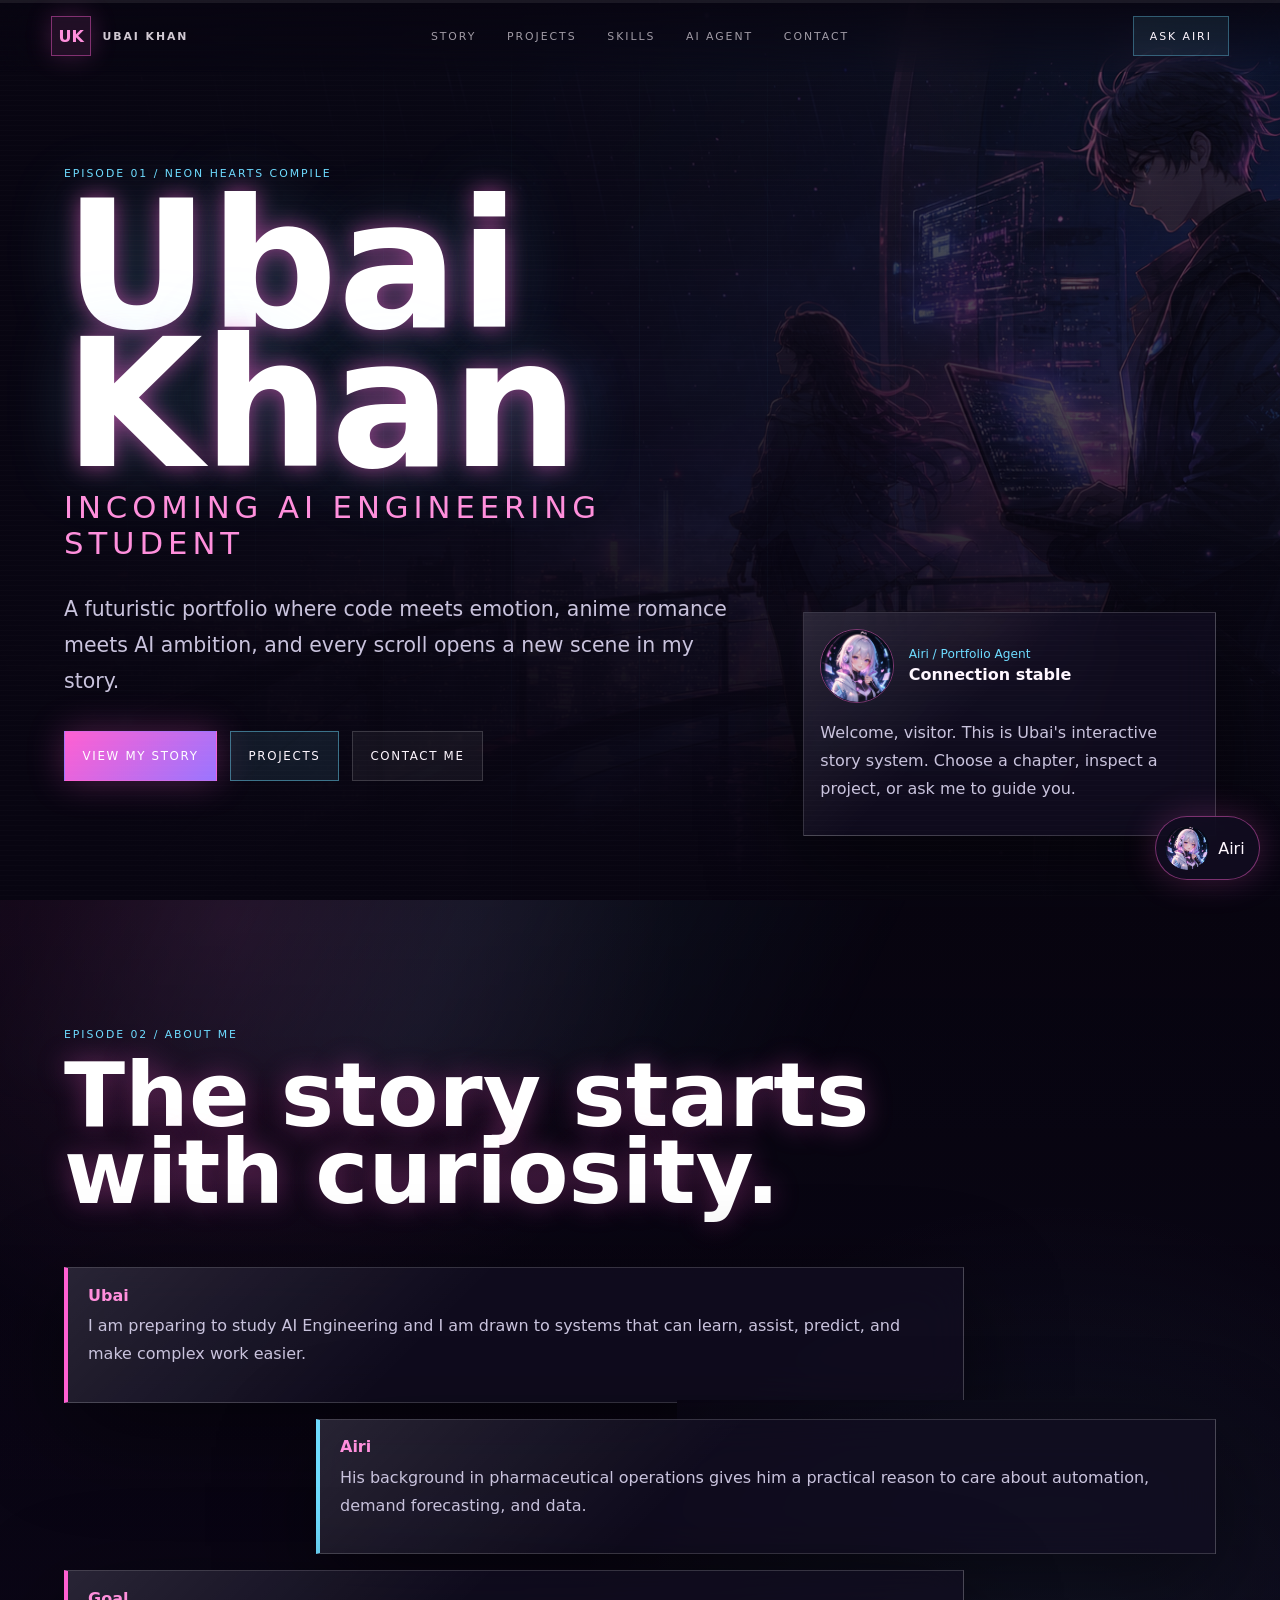
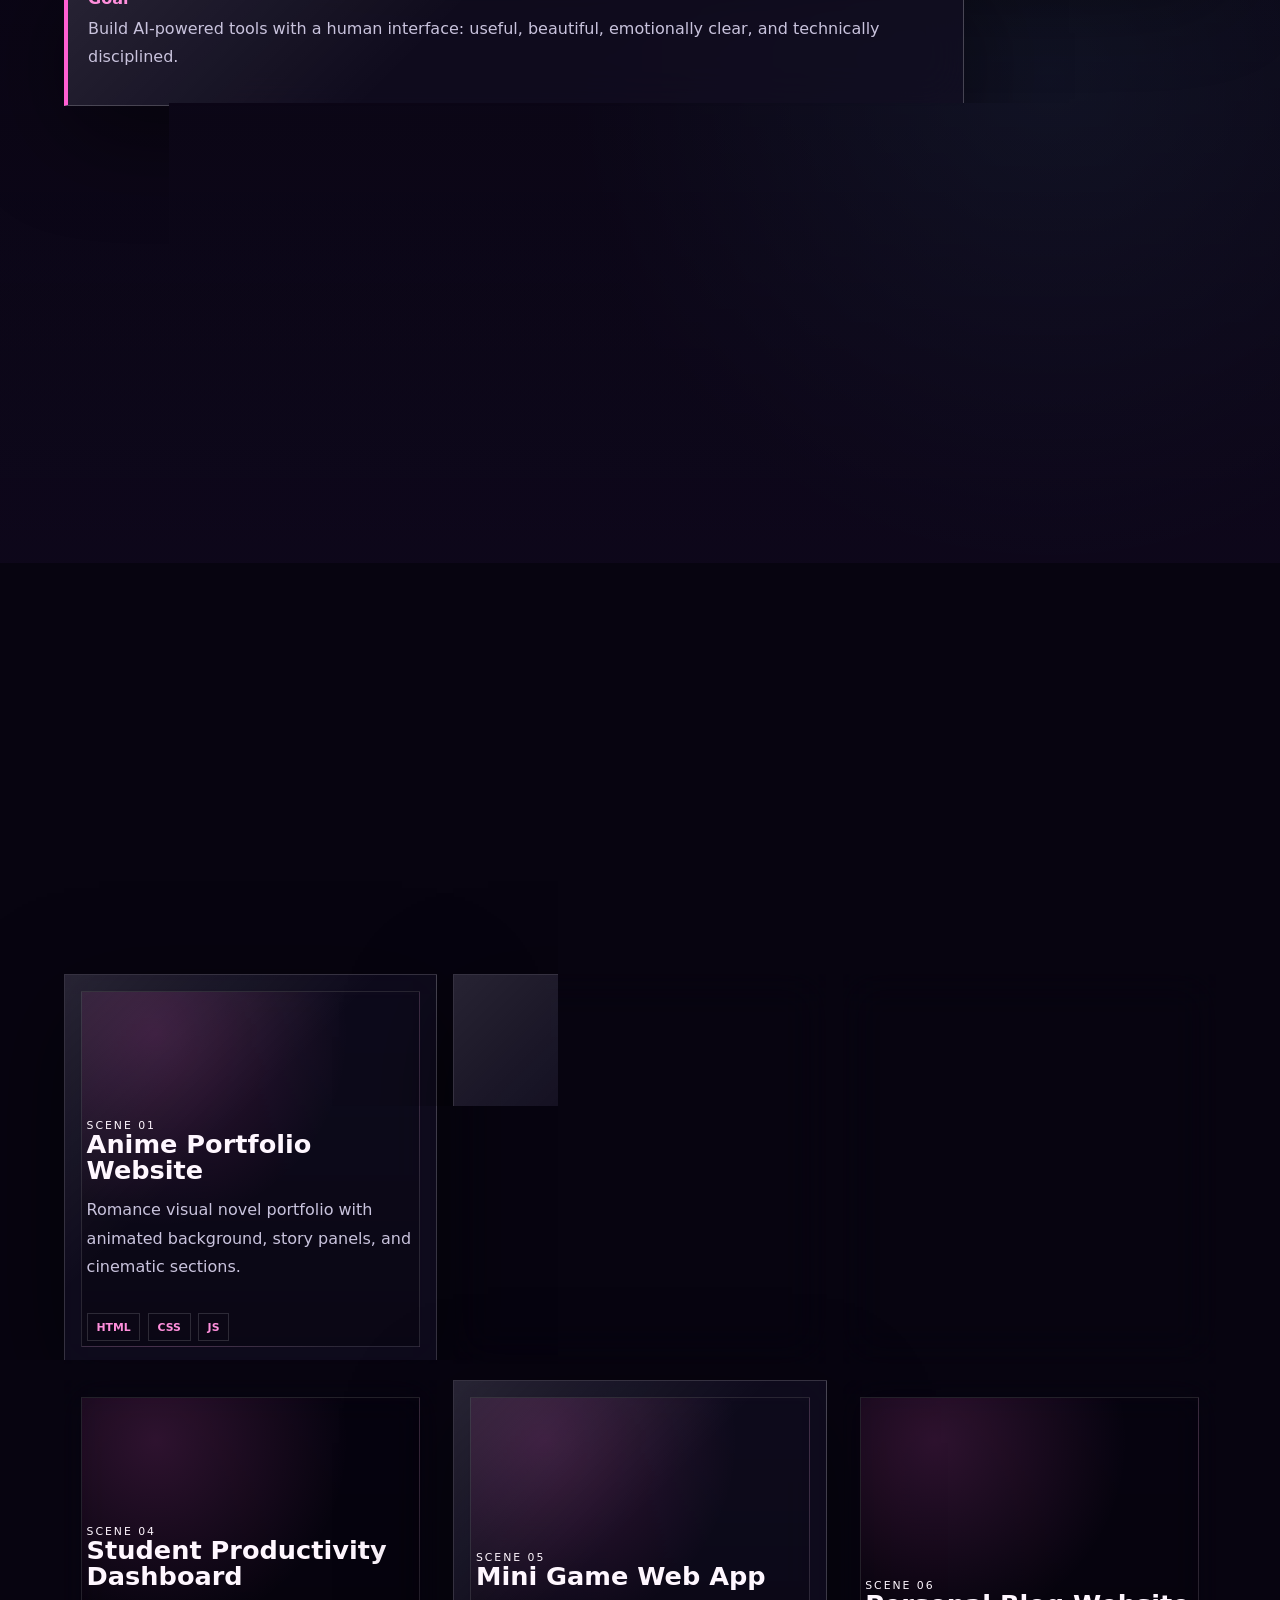
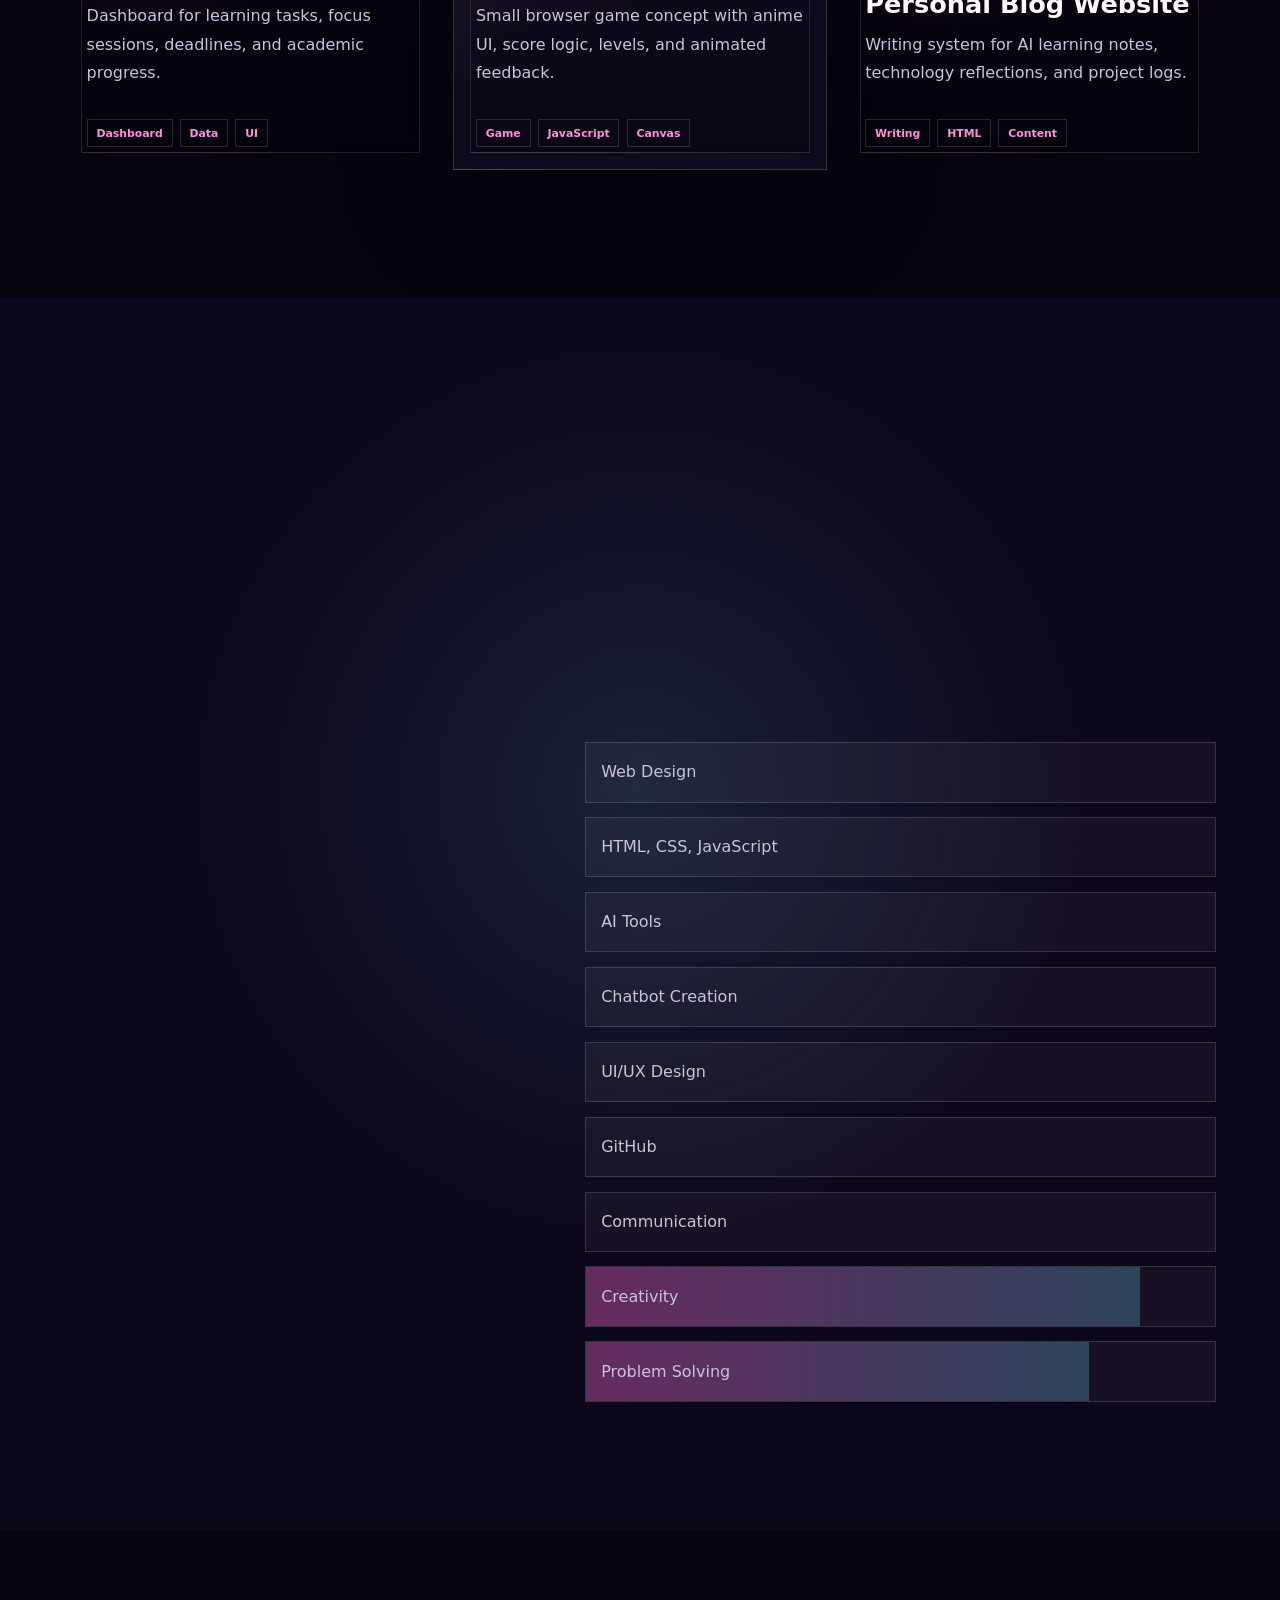
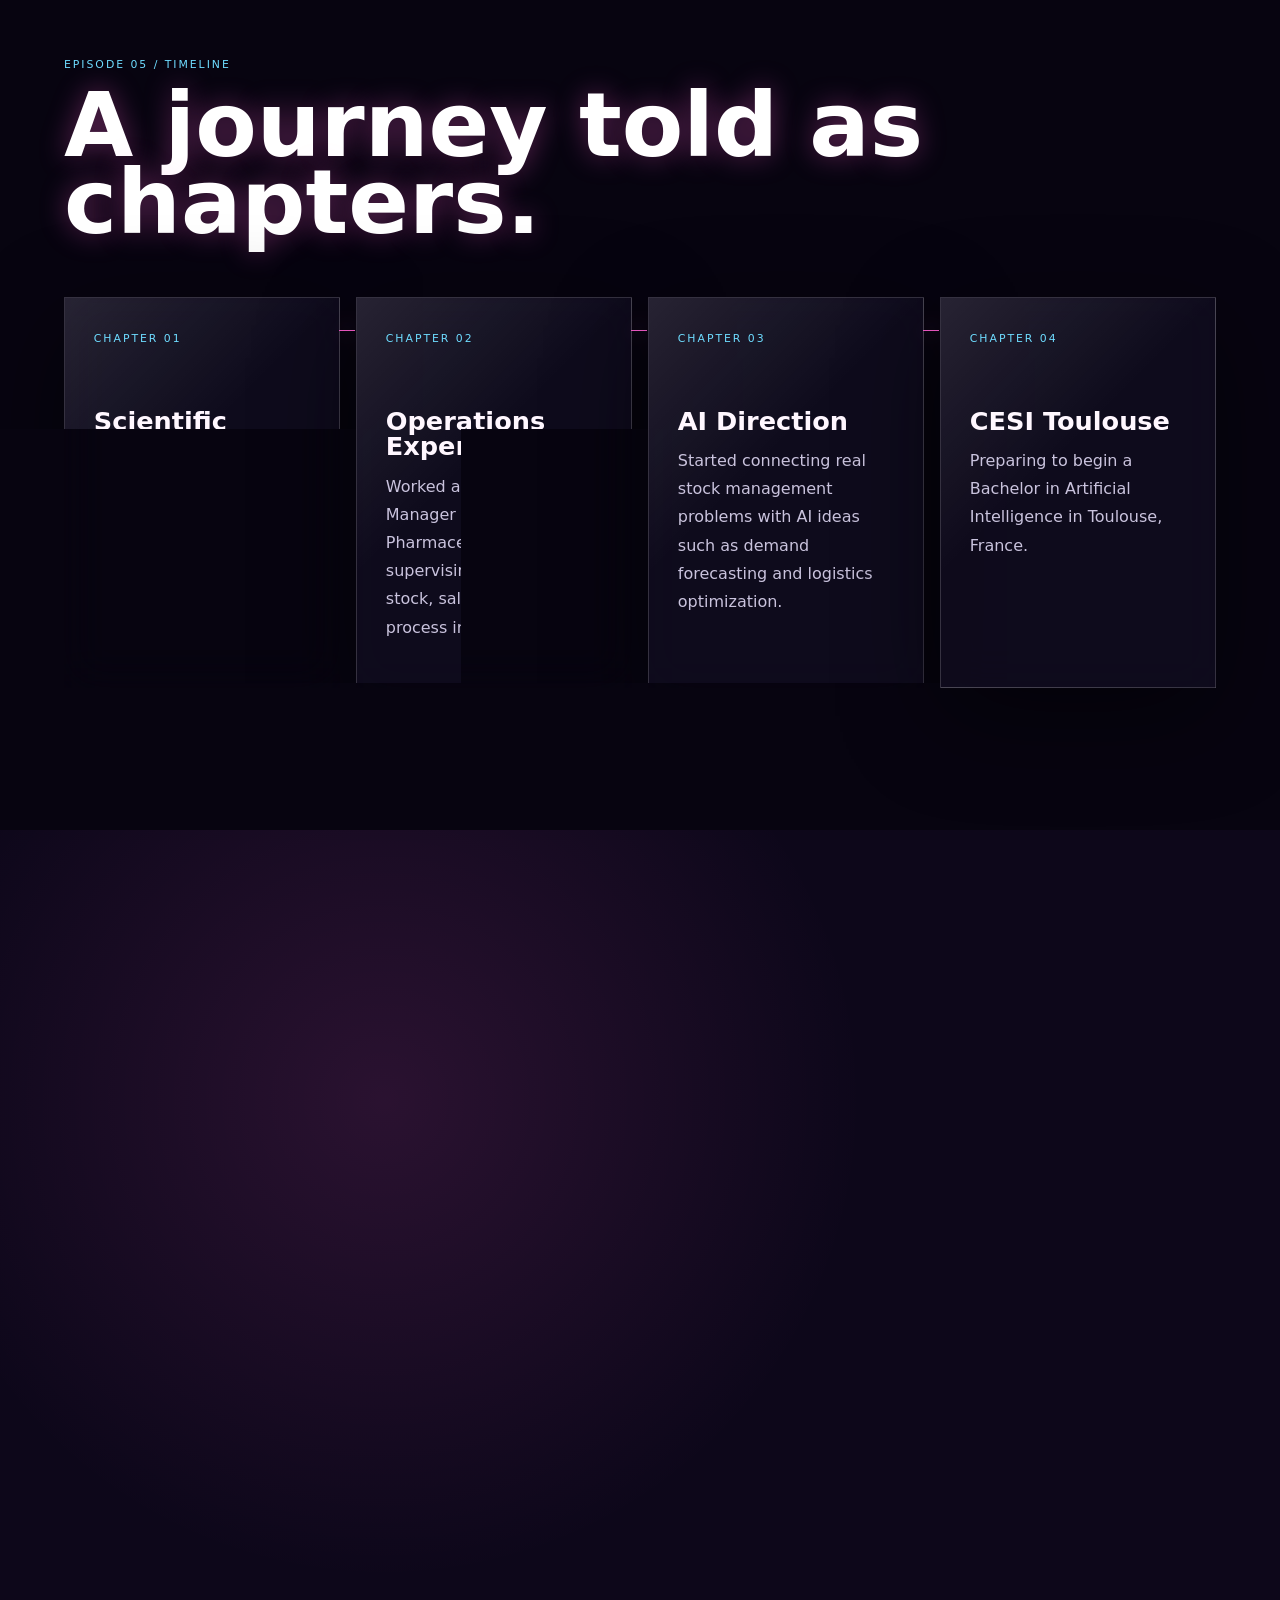
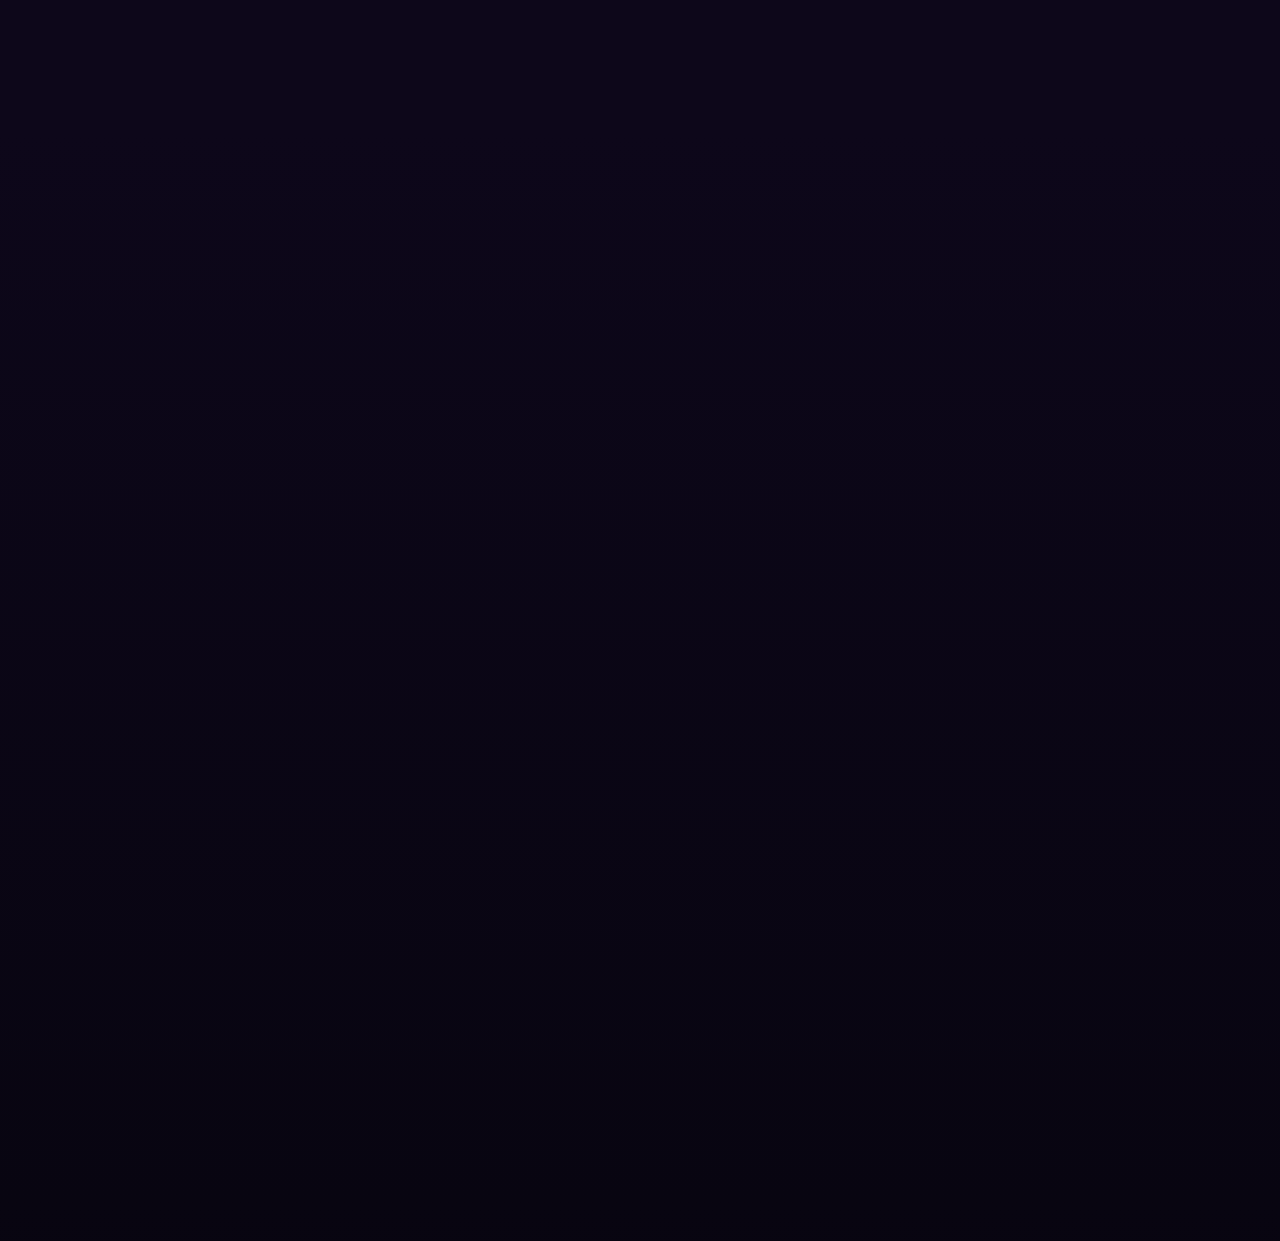
==== index.html @ b4c7af1a "Publish anime tech portfolio" ====
<!doctype html>
<html lang="en">
  <head>
    <meta charset="utf-8">
    <meta name="viewport" content="width=device-width, initial-scale=1">
    <meta name="theme-color" content="#090512">
    <meta name="description" content="Ubai Khan anime-inspired romance tech portfolio with interactive projects, skills, story timeline, AI assistant, and contact.">
    <title>Ubai Khan | Anime Tech Portfolio</title>
    <link rel="preload" href="assets/anime-romance-hero.png" as="image">
    <link rel="preload" href="assets/ai-assistant.png" as="image">
    <link rel="stylesheet" href="styles.css">
  </head>
  <body>
    <canvas id="starfield" aria-hidden="true"></canvas>
    <div class="aurora" aria-hidden="true"></div>
    <div class="scanlines" aria-hidden="true"></div>
    <div class="cursor" aria-hidden="true"></div>
    <div class="scroll-meter" aria-hidden="true"><span></span></div>

    <header class="site-header" data-reveal>
      <a class="brand magnetic" href="#top" aria-label="Back to first screen"><span>UK</span><strong>Ubai Khan</strong></a>
      <nav class="nav" aria-label="Main navigation">
        <a href="#story">Story</a>
        <a href="#projects">Projects</a>
        <a href="#skills">Skills</a>
        <a href="#agent">AI Agent</a>
        <a href="#contact">Contact</a>
      </nav>
      <button class="header-action magnetic" type="button" data-open-chat>Ask Airi</button>
    </header>

    <main id="top">
      <section class="hero scene" aria-labelledby="hero-title">
        <img class="hero-art" src="assets/anime-romance-hero.png" alt="Original anime-style characters on a neon city rooftop with holographic code panels.">
        <div class="hero-overlay" aria-hidden="true"></div>
        <div class="city-grid" aria-hidden="true"></div>

        <div class="hero-content" data-reveal>
          <p class="episode">Episode 01 / Neon Hearts Compile</p>
          <h1 id="hero-title">Ubai Khan</h1>
          <p class="hero-title">Incoming AI Engineering Student</p>
          <p class="hero-tagline">A futuristic portfolio where code meets emotion, anime romance meets AI ambition, and every scroll opens a new scene in my story.</p>
          <div class="hero-actions">
            <a class="button primary magnetic" href="#story">View My Story</a>
            <a class="button secondary magnetic" href="#projects">Projects</a>
            <a class="button ghost magnetic" href="#contact">Contact Me</a>
          </div>
        </div>

        <aside class="novel-card glass" data-reveal>
          <div class="speaker">
            <img src="assets/ai-assistant.png" alt="Original anime AI assistant portrait.">
            <div><span>Airi / Portfolio Agent</span><strong>Connection stable</strong></div>
          </div>
          <p>Welcome, visitor. This is Ubai's interactive story system. Choose a chapter, inspect a project, or ask me to guide you.</p>
        </aside>
      </section>

      <section id="story" class="story scene" aria-labelledby="story-title">
        <div class="section-head" data-reveal>
          <p class="episode">Episode 02 / About Me</p>
          <h2 id="story-title">The story starts with curiosity.</h2>
        </div>
        <div class="dialogue-stage">
          <article class="dialogue-box glass" data-reveal><span>Ubai</span><p>I am preparing to study AI Engineering and I am drawn to systems that can learn, assist, predict, and make complex work easier.</p></article>
          <article class="dialogue-box glass" data-reveal><span>Airi</span><p>His background in pharmaceutical operations gives him a practical reason to care about automation, demand forecasting, and data.</p></article>
          <article class="dialogue-box glass" data-reveal><span>Goal</span><p>Build AI-powered tools with a human interface: useful, beautiful, emotionally clear, and technically disciplined.</p></article>
        </div>
        <div class="story-cards">
          <article class="story-card glass tilt-card" data-reveal><span>01</span><h3>What I Like</h3><p>AI tools, digital design, anime visuals, technology, business ideas, football, boxing, swimming, and reading.</p></article>
          <article class="story-card glass tilt-card" data-reveal><span>02</span><h3>What I Am Learning</h3><p>Python basics, HTML, CSS, JavaScript, beginner data analysis, prompt workflows, and software thinking.</p></article>
          <article class="story-card glass tilt-card" data-reveal><span>03</span><h3>What Makes Me Different</h3><p>I connect operational experience with AI ambition, so my ideas start from real problems, not abstract demos.</p></article>
        </div>
      </section>

      <section id="projects" class="projects scene" aria-labelledby="projects-title">
        <div class="section-head" data-reveal>
          <p class="episode">Episode 03 / Work Samples</p>
          <h2 id="projects-title">Project cards that open like scenes.</h2>
          <p>Sample concepts are included until you replace them with live repositories.</p>
        </div>
        <div class="project-grid">
          <article class="project-card glass" data-reveal><div class="project-face front"><span>Scene 01</span><h3>Anime Portfolio Website</h3><p>Romance visual novel portfolio with animated background, story panels, and cinematic sections.</p><div class="tags"><b>HTML</b><b>CSS</b><b>JS</b></div></div><div class="project-face back"><p>Features: character-led hero, visual novel dialogue, chatbot, responsive project detail pages.</p><a href="projects/anime-portfolio.html">Open Detail</a></div></article>
          <article class="project-card glass" data-reveal><div class="project-face front"><span>Scene 02</span><h3>AI Chatbot Assistant</h3><p>Assistant concept that guides visitors through profile, projects, skills, and contact.</p><div class="tags"><b>AI Tools</b><b>UX</b><b>Chat</b></div></div><div class="project-face back"><p>Features: guided answers, quick prompts, floating window, polished response states.</p><a href="projects/ai-chatbot.html">Open Detail</a></div></article>
          <article class="project-card glass" data-reveal><div class="project-face front"><span>Scene 03</span><h3>Discord Community Landing Page</h3><p>Community landing page concept for onboarding members and presenting rules clearly.</p><div class="tags"><b>Discord</b><b>Community</b><b>Web</b></div></div><div class="project-face back"><p>Features: member paths, event panels, social links, moderation-friendly structure.</p><a href="projects/discord-community.html">Open Detail</a></div></article>
          <article class="project-card glass" data-reveal><div class="project-face front"><span>Scene 04</span><h3>Student Productivity Dashboard</h3><p>Dashboard for learning tasks, focus sessions, deadlines, and academic progress.</p><div class="tags"><b>Dashboard</b><b>Data</b><b>UI</b></div></div><div class="project-face back"><p>Features: progress stats, task cards, weekly views, focus tracking, clean interface.</p><a href="projects/student-dashboard.html">Open Detail</a></div></article>
          <article class="project-card glass" data-reveal><div class="project-face front"><span>Scene 05</span><h3>Mini Game Web App</h3><p>Small browser game concept with anime UI, score logic, levels, and animated feedback.</p><div class="tags"><b>Game</b><b>JavaScript</b><b>Canvas</b></div></div><div class="project-face back"><p>Features: keyboard controls, score state, particle feedback, responsive play surface.</p><a href="projects/mini-game.html">Open Detail</a></div></article>
          <article class="project-card glass" data-reveal><div class="project-face front"><span>Scene 06</span><h3>Personal Blog Website</h3><p>Writing system for AI learning notes, technology reflections, and project logs.</p><div class="tags"><b>Writing</b><b>HTML</b><b>Content</b></div></div><div class="project-face back"><p>Features: article cards, topic filters, learning timeline, clean reading layout.</p><a href="projects/personal-blog.html">Open Detail</a></div></article>
        </div>
      </section>

      <section id="skills" class="skills scene" aria-labelledby="skills-title">
        <div class="section-head" data-reveal><p class="episode">Episode 04 / Power Stats</p><h2 id="skills-title">Skills dashboard with anime-style energy.</h2></div>
        <div class="skills-layout">
          <div class="power-core glass" data-reveal><div class="orbit orbit-one"></div><div class="orbit orbit-two"></div><strong>AI</strong><span>Learning Core</span></div>
          <div class="skill-list" data-reveal>
            <div class="skill" data-level="76"><span>Web Design</span><i></i></div>
            <div class="skill" data-level="72"><span>HTML, CSS, JavaScript</span><i></i></div>
            <div class="skill" data-level="68"><span>AI Tools</span><i></i></div>
            <div class="skill" data-level="64"><span>Chatbot Creation</span><i></i></div>
            <div class="skill" data-level="74"><span>UI/UX Design</span><i></i></div>
            <div class="skill" data-level="70"><span>GitHub</span><i></i></div>
            <div class="skill" data-level="84"><span>Communication</span><i></i></div>
            <div class="skill" data-level="88"><span>Creativity</span><i></i></div>
            <div class="skill" data-level="80"><span>Problem Solving</span><i></i></div>
          </div>
        </div>
      </section>

      <section id="experience" class="experience scene" aria-labelledby="experience-title">
        <div class="section-head" data-reveal><p class="episode">Episode 05 / Timeline</p><h2 id="experience-title">A journey told as chapters.</h2></div>
        <div class="timeline">
          <article class="chapter glass" data-reveal><span>Chapter 01</span><h3>Scientific Foundation</h3><p>Completed scientific baccalaureate at Gyaan Sagar High School, building early discipline for technical learning.</p></article>
          <article class="chapter glass" data-reveal><span>Chapter 02</span><h3>Operations Experience</h3><p>Worked as Assistant Manager at Metralco Pharmaceuticals LTD, supervising operations, stock, sales analysis, and process improvement.</p></article>
          <article class="chapter glass" data-reveal><span>Chapter 03</span><h3>AI Direction</h3><p>Started connecting real stock management problems with AI ideas such as demand forecasting and logistics optimization.</p></article>
          <article class="chapter glass" data-reveal><span>Chapter 04</span><h3>CESI Toulouse</h3><p>Preparing to begin a Bachelor in Artificial Intelligence in Toulouse, France.</p></article>
        </div>
      </section>

      <section id="agent" class="agent scene" aria-labelledby="agent-title">
        <div class="agent-panel glass" data-reveal>
          <img src="assets/ai-assistant.png" alt="Original anime AI assistant Airi.">
          <div><p class="episode">Episode 06 / AI Agent</p><h2 id="agent-title">Meet Airi, the portfolio guide.</h2><p>Airi can answer common visitor questions about Ubai, his projects, his skills, his AI studies, and how to contact him.</p><button class="button primary magnetic" type="button" data-open-chat>Open Chatbot</button></div>
        </div>
      </section>

      <section id="contact" class="contact scene" aria-labelledby="contact-title">
        <div class="section-head" data-reveal><p class="episode">Final Episode / Contact</p><h2 id="contact-title">Send a signal across the skyline.</h2></div>
        <div class="contact-grid">
          <div class="contact-details glass" data-reveal>
            <p><span>Email</span> khanubai@outlook.com</p>
            <p><span>Phone</span> +256754803099</p>
            <p><span>Location</span> Toulouse, France</p>
            <p><span>GitHub</span> github.com/khanubai-dev</p>
            <p><span>Discord</span> alan_le10</p>
            <div class="socials"><a href="https://github.com/khanubai-dev" target="_blank" rel="noreferrer">GitHub</a><a href="https://github.com/khanubai-dev" target="_blank" rel="noreferrer">GitHub Profile</a></div>
          </div>
          <form class="contact-form glass" data-reveal>
            <label>Name <input name="name" placeholder="Your name"></label>
            <label>Email <input name="email" type="email" placeholder="you@example.com"></label>
            <label>Message <textarea name="message" rows="5" placeholder="Write your message..."></textarea></label>
            <button class="button primary magnetic" type="submit">Send Message</button>
            <p class="form-status" role="status" aria-live="polite"></p>
          </form>
        </div>
      </section>
    </main>

    <button class="chat-fab magnetic" type="button" data-open-chat aria-label="Open AI assistant chat"><img src="assets/ai-assistant.png" alt=""><span>Airi</span></button>
    <section class="chat-window glass" aria-label="AI assistant chatbot" aria-hidden="true">
      <div class="chat-head"><img src="assets/ai-assistant.png" alt="Airi assistant avatar."><div><strong>Airi</strong><span>Portfolio guide online</span></div><button type="button" data-close-chat aria-label="Close chatbot">x</button></div>
      <div class="chat-log" data-chat-log><p class="bot">Hi. I am Airi. Ask about Ubai's story, projects, skills, AI studies, GitHub, or Discord.</p></div>
      <div class="quick-prompts"><button type="button" data-prompt="Who is Ubai?">Who is Ubai?</button><button type="button" data-prompt="Show projects">Projects</button><button type="button" data-prompt="How can I contact him?">Contact</button></div>
      <form class="chat-form" data-chat-form><input name="message" autocomplete="off" placeholder="Ask Airi anything..."><button type="submit">Send</button></form>
    </section>

    <script src="script.js"></script>
  </body>
</html>
---- styles.css ----
:root{--bg:#080511;--bg-2:#10091f;--panel:rgba(18,14,34,.72);--line:rgba(255,255,255,.16);--text:#fff7ff;--muted:#c9c3dd;--pink:#ff5fd2;--pink-2:#ff8fdc;--blue:#6edcff;--violet:#9a75ff;--white:#fff;--shadow:0 28px 100px rgba(0,0,0,.48);color-scheme:dark;font-family:Inter,ui-sans-serif,system-ui,-apple-system,BlinkMacSystemFont,"Segoe UI",sans-serif}
*{box-sizing:border-box}html{scroll-behavior:smooth}body{margin:0;overflow-x:hidden;background:radial-gradient(circle at 18% 12%,rgba(255,95,210,.18),transparent 28rem),radial-gradient(circle at 82% 22%,rgba(110,220,255,.16),transparent 30rem),linear-gradient(180deg,var(--bg),#05030a 45%,var(--bg-2));color:var(--text)}a{color:inherit;text-decoration:none}button,input,textarea{font:inherit}img{display:block;max-width:100%}
#starfield{position:fixed;inset:0;z-index:-20;width:100%;height:100%}.aurora{position:fixed;inset:-20%;z-index:-19;pointer-events:none;background:radial-gradient(circle at var(--mx,55%) var(--my,35%),rgba(255,95,210,.22),transparent 24rem),linear-gradient(115deg,rgba(255,95,210,.1),transparent 34%,rgba(110,220,255,.12),transparent 70%);filter:blur(18px)}.scanlines{position:fixed;inset:0;z-index:80;pointer-events:none;opacity:.11;background:repeating-linear-gradient(180deg,rgba(255,255,255,.08) 0 1px,transparent 1px 5px);mix-blend-mode:screen}.cursor{position:fixed;z-index:100;width:16px;height:16px;border:1px solid var(--pink);border-radius:999px;pointer-events:none;transform:translate(-100px,-100px);box-shadow:0 0 20px rgba(255,95,210,.45);transition:width .16s ease,height .16s ease,background .16s ease,border-color .16s ease}.cursor.is-active{width:52px;height:52px;background:rgba(255,95,210,.09);border-color:var(--blue)}.scroll-meter{position:fixed;inset:0 0 auto;z-index:110;height:3px;background:rgba(255,255,255,.08)}.scroll-meter span{display:block;width:0%;height:100%;background:linear-gradient(90deg,var(--pink),var(--blue),var(--violet));box-shadow:0 0 24px rgba(255,95,210,.75)}
.site-header{position:fixed;inset:0 0 auto;z-index:90;display:grid;grid-template-columns:1fr auto 1fr;align-items:center;gap:1rem;padding:1rem clamp(1rem,4vw,4rem);background:linear-gradient(180deg,rgba(8,5,17,.86),rgba(8,5,17,0));backdrop-filter:blur(18px)}.brand{display:inline-flex;align-items:center;gap:.7rem;width:fit-content}.brand span{display:grid;place-items:center;width:40px;height:40px;border:1px solid rgba(255,95,210,.44);background:rgba(255,95,210,.1);color:var(--pink-2);font-weight:900;box-shadow:0 0 26px rgba(255,95,210,.22)}.brand strong,.nav,.header-action,.episode,.project-card span,.story-card span,.chapter span,.contact-details span{font-size:.68rem;letter-spacing:.18em;text-transform:uppercase}.brand strong{color:rgba(255,247,255,.82)}.nav{display:flex;gap:clamp(.9rem,2.4vw,2.2rem);color:rgba(255,247,255,.62)}.nav a:hover,.header-action:hover{color:var(--pink-2)}.header-action{justify-self:end;color:var(--text);border:1px solid rgba(110,220,255,.34);background:rgba(110,220,255,.08);padding:.78rem 1rem}
.scene{position:relative;min-height:100vh;isolation:isolate}.hero{display:grid;grid-template-columns:minmax(0,.9fr) minmax(320px,.55fr);align-items:center;gap:clamp(1.5rem,5vw,5rem);overflow:hidden;padding:7rem clamp(1rem,5vw,5rem) 4rem}.hero-art{position:absolute;inset:0;z-index:-12;width:100%;height:100%;object-fit:cover;opacity:.86;animation:heroDrift 18s ease-in-out infinite alternate}.hero-overlay{position:absolute;inset:0;z-index:-11;background:linear-gradient(90deg,rgba(8,5,17,.98) 0%,rgba(8,5,17,.84) 35%,rgba(8,5,17,.22) 100%),linear-gradient(180deg,rgba(8,5,17,.15),rgba(8,5,17,.96) 96%)}.city-grid{position:absolute;inset:0;z-index:-10;background:repeating-linear-gradient(90deg,transparent 0 9.9vw,rgba(110,220,255,.06) 10vw),repeating-linear-gradient(180deg,transparent 0 9.9vh,rgba(255,95,210,.045) 10vh);mask-image:radial-gradient(circle at 48% 45%,black,transparent 76%)}.hero-content{max-width:820px}.episode{margin:0 0 1rem;color:var(--blue)}h1,h2,h3,p{margin-top:0}h1{margin-bottom:.85rem;font-size:clamp(5rem,14vw,13rem);line-height:.78;letter-spacing:0;color:var(--white);text-shadow:0 0 22px rgba(255,95,210,.55),0 0 70px rgba(110,220,255,.25)}h2{max-width:980px;margin-bottom:1rem;font-size:clamp(2.7rem,7vw,6.4rem);line-height:.86;letter-spacing:0;color:#fff;text-shadow:0 0 28px rgba(255,95,210,.35)}h3{margin-bottom:.8rem;font-size:clamp(1.35rem,2vw,2.2rem);line-height:1}.hero-title{color:var(--pink-2);font-size:clamp(1.2rem,2.4vw,2rem);letter-spacing:.16em;text-transform:uppercase}.hero-tagline,.section-head>p:not(.episode),.dialogue-box p,.story-card p,.project-card p,.skill-list,.chapter p,.agent-panel p,.contact-details p,.contact-form,.novel-card p{color:var(--muted);line-height:1.76}.hero-tagline{max-width:700px;font-size:clamp(1.05rem,1.65vw,1.28rem)}.hero-actions{display:flex;flex-wrap:wrap;gap:.8rem;margin-top:2rem}.button{display:inline-flex;align-items:center;justify-content:center;min-height:50px;border:1px solid rgba(255,255,255,.16);background:rgba(255,255,255,.05);color:var(--text);padding:.88rem 1.1rem;font-size:.74rem;letter-spacing:.14em;text-transform:uppercase;transition:transform .18s ease,border-color .18s ease,box-shadow .18s ease,background .18s ease}.button:hover{border-color:rgba(255,95,210,.7);box-shadow:0 0 34px rgba(255,95,210,.24)}.button.primary{color:#fff;border-color:transparent;background:linear-gradient(135deg,var(--pink),var(--violet));box-shadow:0 0 36px rgba(255,95,210,.28)}.button.secondary{border-color:rgba(110,220,255,.46);background:rgba(110,220,255,.09)}.glass{border:1px solid var(--line);background:linear-gradient(135deg,rgba(255,255,255,.1),transparent 42%),var(--panel);box-shadow:var(--shadow);backdrop-filter:blur(22px)}.novel-card{align-self:end;padding:1rem;transform:perspective(900px) rotateY(-6deg) rotateX(3deg)}.speaker{display:grid;grid-template-columns:74px 1fr;gap:.9rem;align-items:center;margin-bottom:1rem}.speaker img{width:74px;height:74px;object-fit:cover;border:1px solid rgba(255,95,210,.42);border-radius:999px}.speaker span{display:block;color:var(--blue);font-size:.76rem}.speaker strong{display:block;margin-top:.2rem}
.section-head{padding:clamp(5rem,10vw,9rem) clamp(1rem,5vw,5rem) 2.5rem}.story{background:linear-gradient(180deg,rgba(8,5,17,.4),rgba(16,9,31,.78))}.dialogue-stage{display:grid;gap:1rem;padding:0 clamp(1rem,5vw,5rem)}.dialogue-box{max-width:900px;padding:1.1rem 1.25rem;border-left:4px solid var(--pink)}.dialogue-box:nth-child(2){margin-left:auto;border-left-color:var(--blue)}.dialogue-box span{display:inline-block;margin-bottom:.45rem;color:var(--pink-2);font-weight:800}.story-cards{display:grid;grid-template-columns:repeat(3,minmax(0,1fr));gap:1rem;padding:3rem clamp(1rem,5vw,5rem) clamp(5rem,8vw,7rem)}.story-card,.chapter{min-height:280px;padding:clamp(1.15rem,2.5vw,1.8rem)}.story-card span,.chapter span{color:var(--blue);display:inline-block;margin-bottom:4rem}
.projects{background:#070410}.project-grid{display:grid;grid-template-columns:repeat(3,minmax(0,1fr));gap:1rem;padding:0 clamp(1rem,5vw,5rem) clamp(5rem,10vw,9rem)}.project-card{position:relative;min-height:390px;overflow:hidden;transform-style:preserve-3d;transition:transform .45s ease,box-shadow .22s ease}.project-card:hover,.project-card.is-flipped{transform:rotateY(180deg) translateY(-6px);box-shadow:0 0 60px rgba(255,95,210,.22)}.project-face{position:absolute;inset:0;display:flex;flex-direction:column;justify-content:end;padding:1.35rem;backface-visibility:hidden}.project-face::before{content:"";position:absolute;inset:1rem;z-index:-1;border:1px solid rgba(255,255,255,.12);background:radial-gradient(circle at 22% 12%,rgba(255,95,210,.16),transparent 12rem),linear-gradient(180deg,transparent,rgba(0,0,0,.24))}.project-face.back{transform:rotateY(180deg);background:rgba(16,9,31,.96)}.project-face a{width:fit-content;margin-top:1.2rem;color:var(--blue);font-weight:800}.tags{display:flex;flex-wrap:wrap;gap:.45rem;margin-top:1rem}.tags b{border:1px solid rgba(255,255,255,.14);padding:.42rem .55rem;color:var(--pink-2);font-size:.68rem}
.skills{background:radial-gradient(circle at 50% 40%,rgba(110,220,255,.12),transparent 28rem),#0d071a}.skills-layout{display:grid;grid-template-columns:minmax(280px,.42fr) minmax(0,.58fr);gap:clamp(1.5rem,5vw,5rem);align-items:center;padding:0 clamp(1rem,5vw,5rem) clamp(5rem,10vw,9rem)}.power-core{position:relative;display:grid;place-items:center;min-height:430px;overflow:hidden}.power-core strong{color:var(--white);font-size:clamp(5rem,10vw,9rem);text-shadow:0 0 34px rgba(110,220,255,.55)}.power-core span{color:var(--pink-2);letter-spacing:.18em;text-transform:uppercase}.orbit{position:absolute;border:1px solid rgba(110,220,255,.24);border-radius:999px;animation:spin 12s linear infinite}.orbit-one{width:72%;height:72%}.orbit-two{width:52%;height:52%;animation-direction:reverse;border-color:rgba(255,95,210,.28)}.skill-list{display:grid;gap:.9rem}.skill{position:relative;overflow:hidden;border:1px solid rgba(255,255,255,.14);background:rgba(255,255,255,.045);padding:.95rem}.skill span{position:relative;z-index:1}.skill i{position:absolute;inset:auto auto 0 0;width:0%;height:100%;background:linear-gradient(90deg,rgba(255,95,210,.34),rgba(110,220,255,.25));transition:width 1.1s cubic-bezier(.16,1,.3,1)}.skill.is-powered i{width:var(--level)}
.experience{background:#070410}.timeline{display:grid;grid-template-columns:repeat(4,minmax(0,1fr));gap:1rem;padding:0 clamp(1rem,5vw,5rem) clamp(5rem,10vw,9rem)}.chapter{position:relative}.chapter::after{content:"";position:absolute;top:2rem;right:-1rem;width:1rem;height:1px;background:var(--pink);box-shadow:0 0 18px rgba(255,95,210,.7)}.chapter:last-child::after{display:none}.agent{display:grid;place-items:center;padding:clamp(5rem,10vw,9rem) clamp(1rem,5vw,5rem);background:radial-gradient(circle at 30% 30%,rgba(255,95,210,.12),transparent 30rem),#0d071a}.agent-panel{display:grid;grid-template-columns:minmax(240px,.35fr) minmax(0,.65fr);gap:clamp(1.5rem,5vw,4rem);align-items:center;width:min(1120px,100%);padding:clamp(1rem,4vw,3rem)}.agent-panel img{border-radius:1.4rem;border:1px solid rgba(255,95,210,.35)}
.contact{min-height:92vh;background:linear-gradient(180deg,#0d071a,rgba(8,5,17,.98)),radial-gradient(circle at 70% 60%,rgba(110,220,255,.14),transparent 30rem)}.contact-grid{display:grid;grid-template-columns:minmax(280px,.42fr) minmax(0,.58fr);gap:1rem;padding:0 clamp(1rem,5vw,5rem) clamp(5rem,10vw,9rem)}.contact-details,.contact-form{padding:clamp(1.15rem,2.8vw,2rem)}.contact-details p{display:grid;grid-template-columns:110px 1fr;gap:1rem;border-bottom:1px solid rgba(255,255,255,.1);padding-bottom:.9rem}.contact-details span{color:var(--blue)}.socials{display:flex;flex-wrap:wrap;gap:.6rem;margin-top:1.3rem}.socials a{border:1px solid rgba(255,255,255,.14);padding:.65rem .8rem;color:var(--pink-2)}.contact-form{display:grid;gap:1rem}.contact-form label{display:grid;gap:.45rem;color:rgba(255,247,255,.76)}.contact-form input,.contact-form textarea,.chat-form input{width:100%;border:1px solid rgba(110,220,255,.26);background:rgba(255,255,255,.055);color:var(--text);outline:none;padding:.9rem 1rem;resize:vertical;transition:border-color .18s ease,box-shadow .18s ease,background .18s ease}.contact-form input:focus,.contact-form textarea:focus,.chat-form input:focus{border-color:var(--pink);box-shadow:0 0 28px rgba(255,95,210,.18)}.form-status{min-height:1.5rem;color:var(--blue)}
.chat-fab{position:fixed;right:1.25rem;bottom:1.25rem;z-index:95;display:flex;align-items:center;gap:.6rem;border:1px solid rgba(255,95,210,.45);border-radius:999px;background:rgba(18,14,34,.84);color:var(--text);padding:.55rem .9rem .55rem .55rem;box-shadow:0 0 34px rgba(255,95,210,.22);backdrop-filter:blur(18px)}.chat-fab img{width:44px;height:44px;border-radius:999px;object-fit:cover}.chat-window{position:fixed;right:1.25rem;bottom:5.2rem;z-index:96;width:min(410px,calc(100vw - 2rem));overflow:hidden;transform:translateY(18px) scale(.96);opacity:0;pointer-events:none;transition:opacity .22s ease,transform .22s ease}.chat-window.is-open{opacity:1;pointer-events:auto;transform:translateY(0) scale(1)}.chat-head{display:grid;grid-template-columns:48px 1fr auto;align-items:center;gap:.75rem;padding:.85rem;border-bottom:1px solid rgba(255,255,255,.1)}.chat-head img{width:48px;height:48px;border-radius:999px;object-fit:cover}.chat-head span{display:block;color:var(--muted);font-size:.82rem}.chat-head button{border:0;background:transparent;color:var(--text);font-size:1.2rem}.chat-log{display:grid;gap:.65rem;max-height:310px;overflow-y:auto;padding:.9rem}.chat-log p{width:fit-content;max-width:88%;margin:0;border:1px solid rgba(255,255,255,.1);padding:.72rem .8rem;color:var(--muted);line-height:1.5}.chat-log .bot{background:rgba(110,220,255,.08);border-color:rgba(110,220,255,.2)}.chat-log .user{justify-self:end;background:rgba(255,95,210,.11);border-color:rgba(255,95,210,.24);color:var(--text)}.quick-prompts{display:flex;flex-wrap:wrap;gap:.45rem;padding:0 .9rem .8rem}.quick-prompts button,.chat-form button{border:1px solid rgba(255,255,255,.14);background:rgba(255,255,255,.06);color:var(--pink-2);padding:.55rem .65rem}.chat-form{display:grid;grid-template-columns:1fr auto;gap:.5rem;padding:.9rem;border-top:1px solid rgba(255,255,255,.1)}
[data-reveal]{opacity:0;transform:translateY(30px);filter:blur(8px);transition:opacity .85s cubic-bezier(.16,1,.3,1),transform .85s cubic-bezier(.16,1,.3,1),filter .85s ease}[data-reveal].is-visible{opacity:1;transform:translateY(0);filter:blur(0)}@keyframes heroDrift{from{transform:scale(1.04) translate3d(0,0,0)}to{transform:scale(1.09) translate3d(-1.4%,1%,0)}}@keyframes spin{to{transform:rotate(360deg)}}
@media (max-width:1020px){.site-header{grid-template-columns:1fr auto}.nav{display:none}.hero,.skills-layout,.agent-panel,.contact-grid{grid-template-columns:1fr}.project-grid,.story-cards,.timeline{grid-template-columns:repeat(2,minmax(0,1fr))}.novel-card{transform:none}}@media (max-width:660px){.brand strong{display:none}.header-action{padding-inline:.75rem}.hero{padding-top:6.6rem}h1{font-size:clamp(4.2rem,21vw,6.8rem)}h2{font-size:clamp(2.5rem,14vw,4.7rem)}.hero-actions,.button{width:100%}.project-grid,.story-cards,.timeline{grid-template-columns:1fr}.contact-details p{grid-template-columns:1fr}.cursor{display:none}}@media (prefers-reduced-motion:reduce){*,*::before,*::after{animation-duration:.001ms!important;animation-iteration-count:1!important;scroll-behavior:auto!important;transition-duration:.001ms!important}[data-reveal]{opacity:1;transform:none;filter:none}}
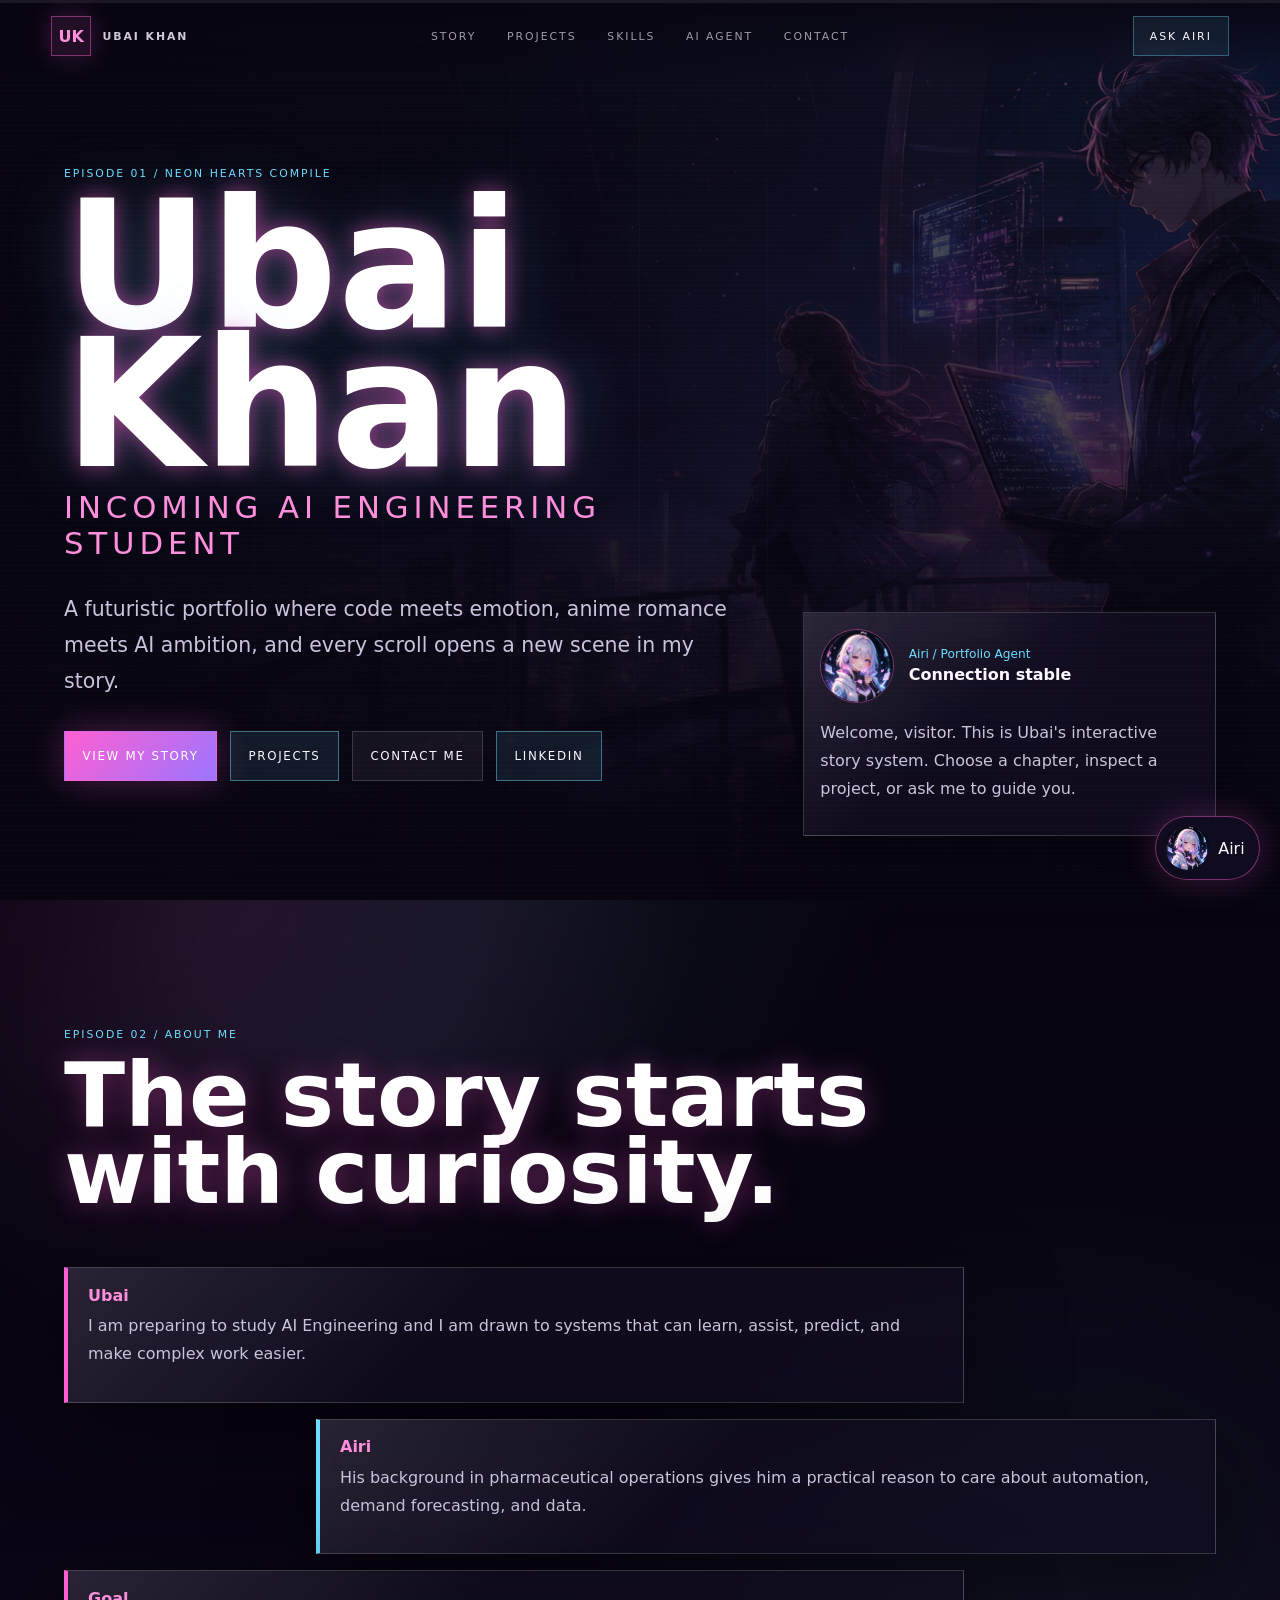
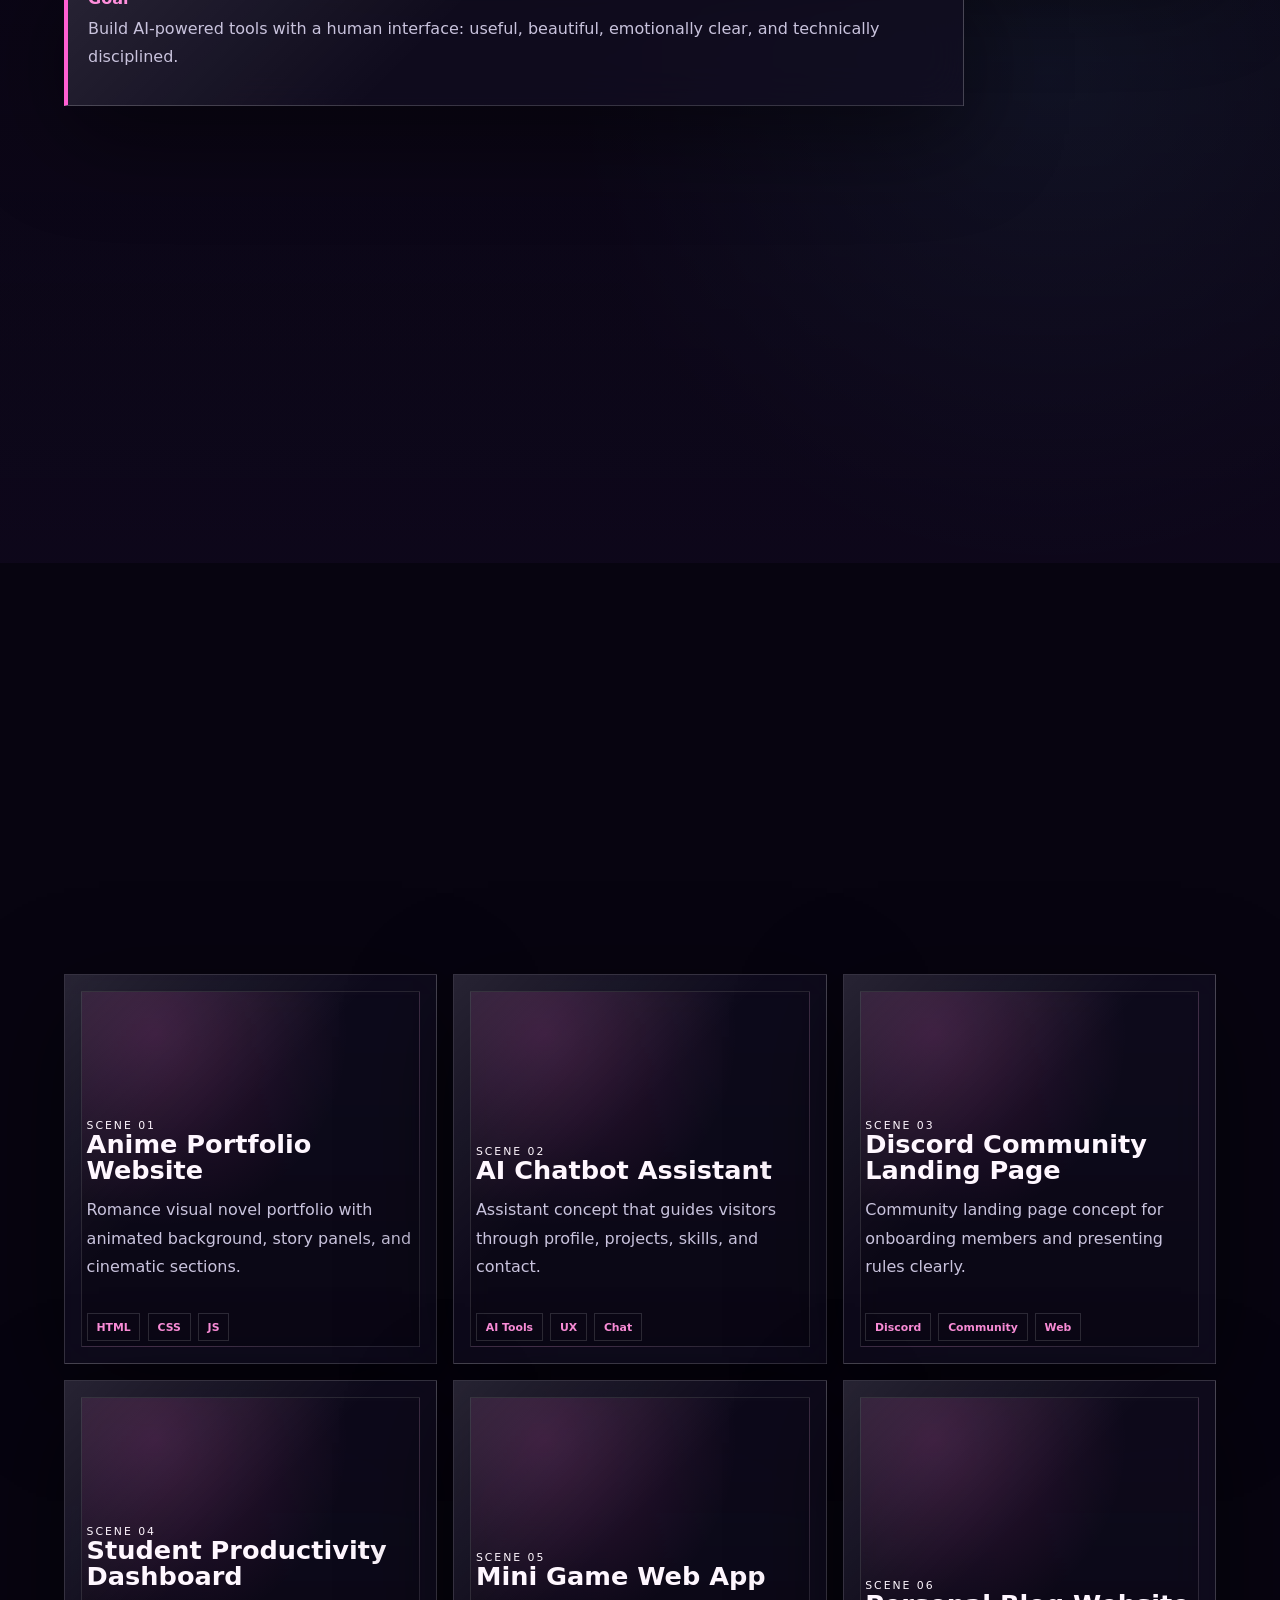
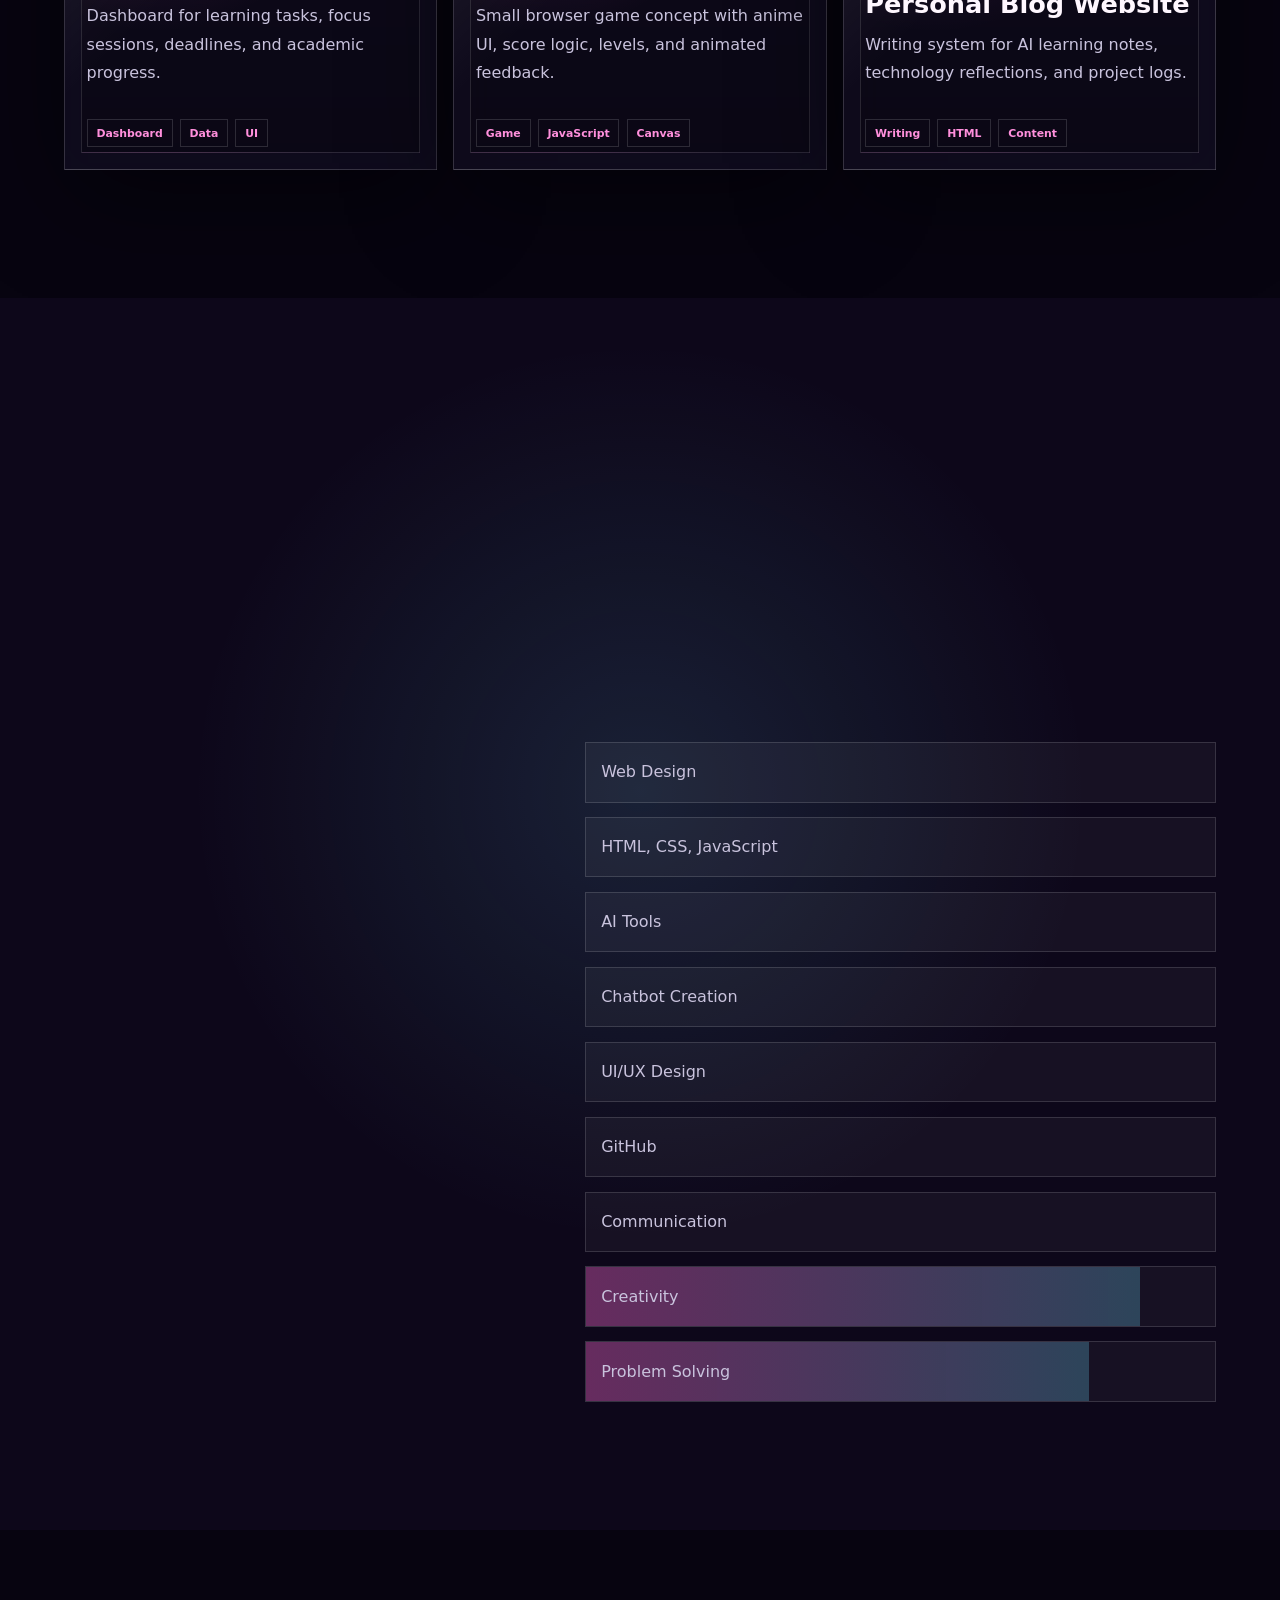
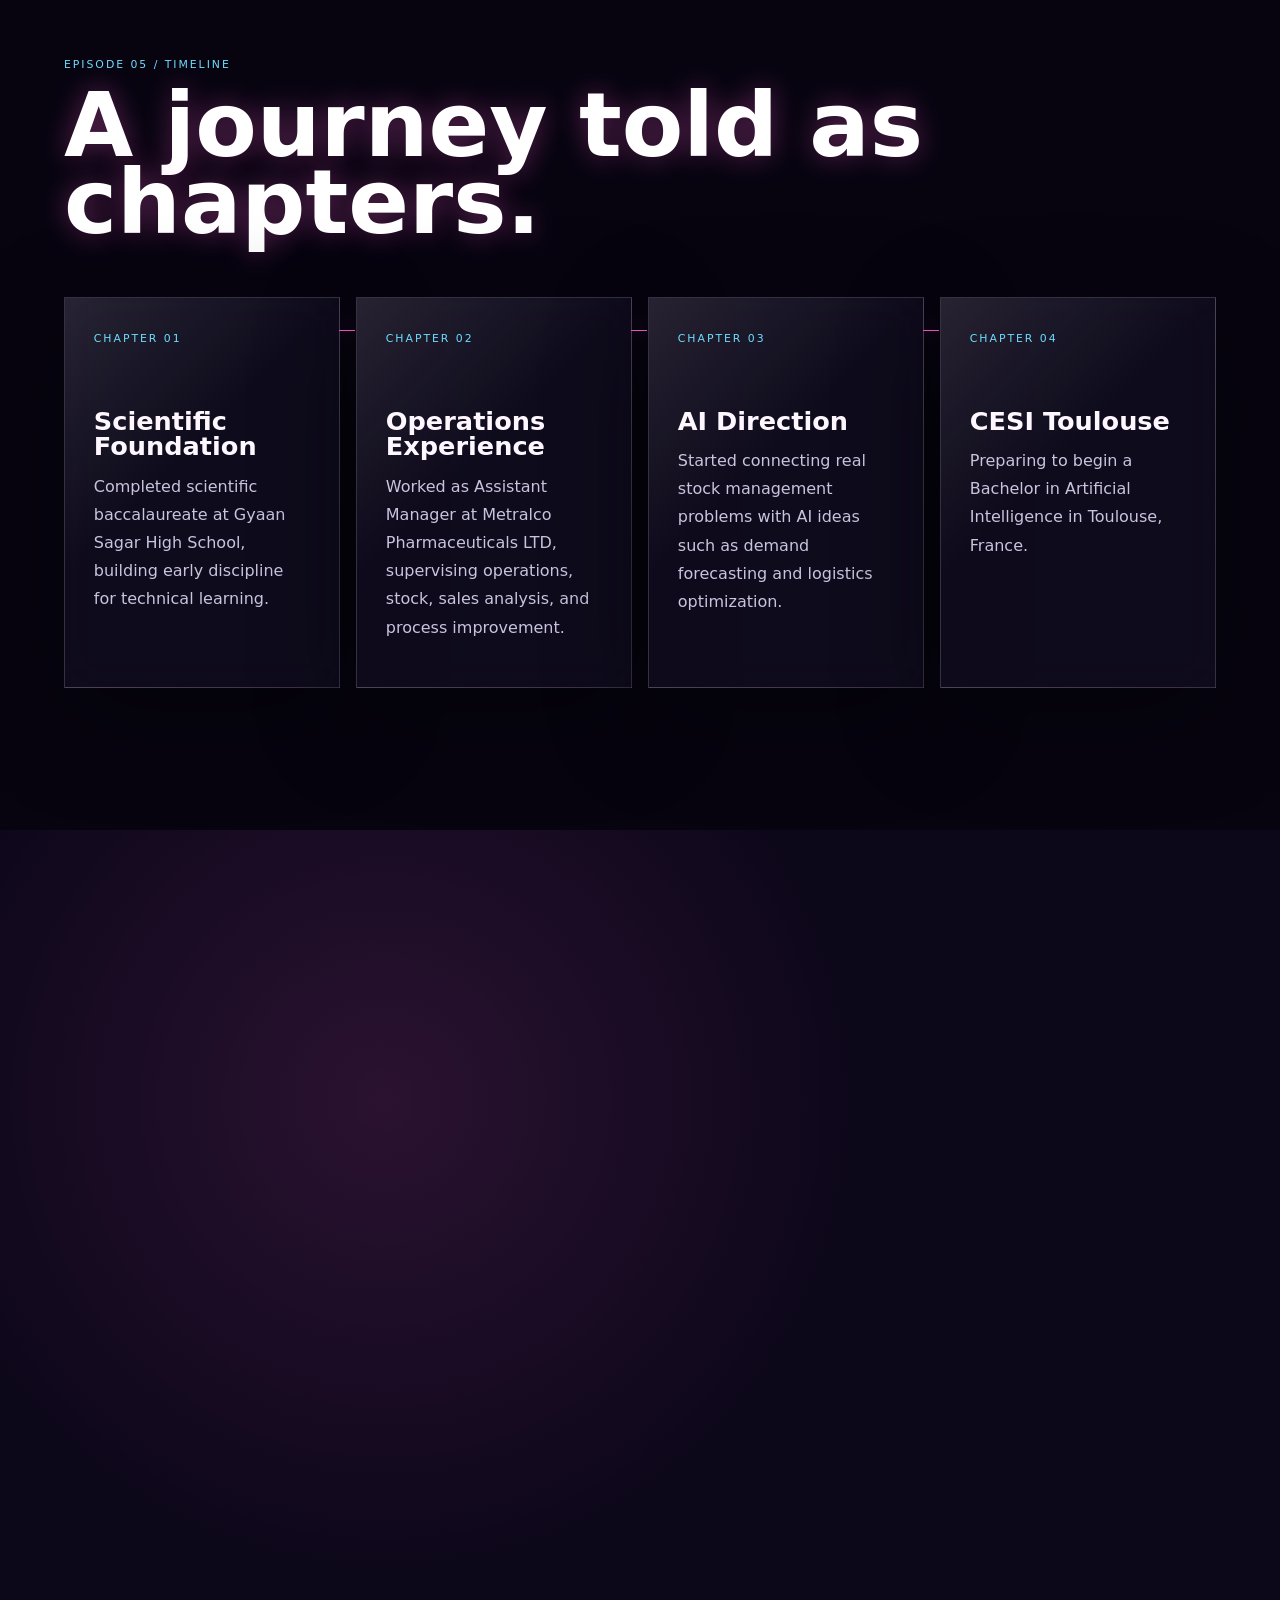
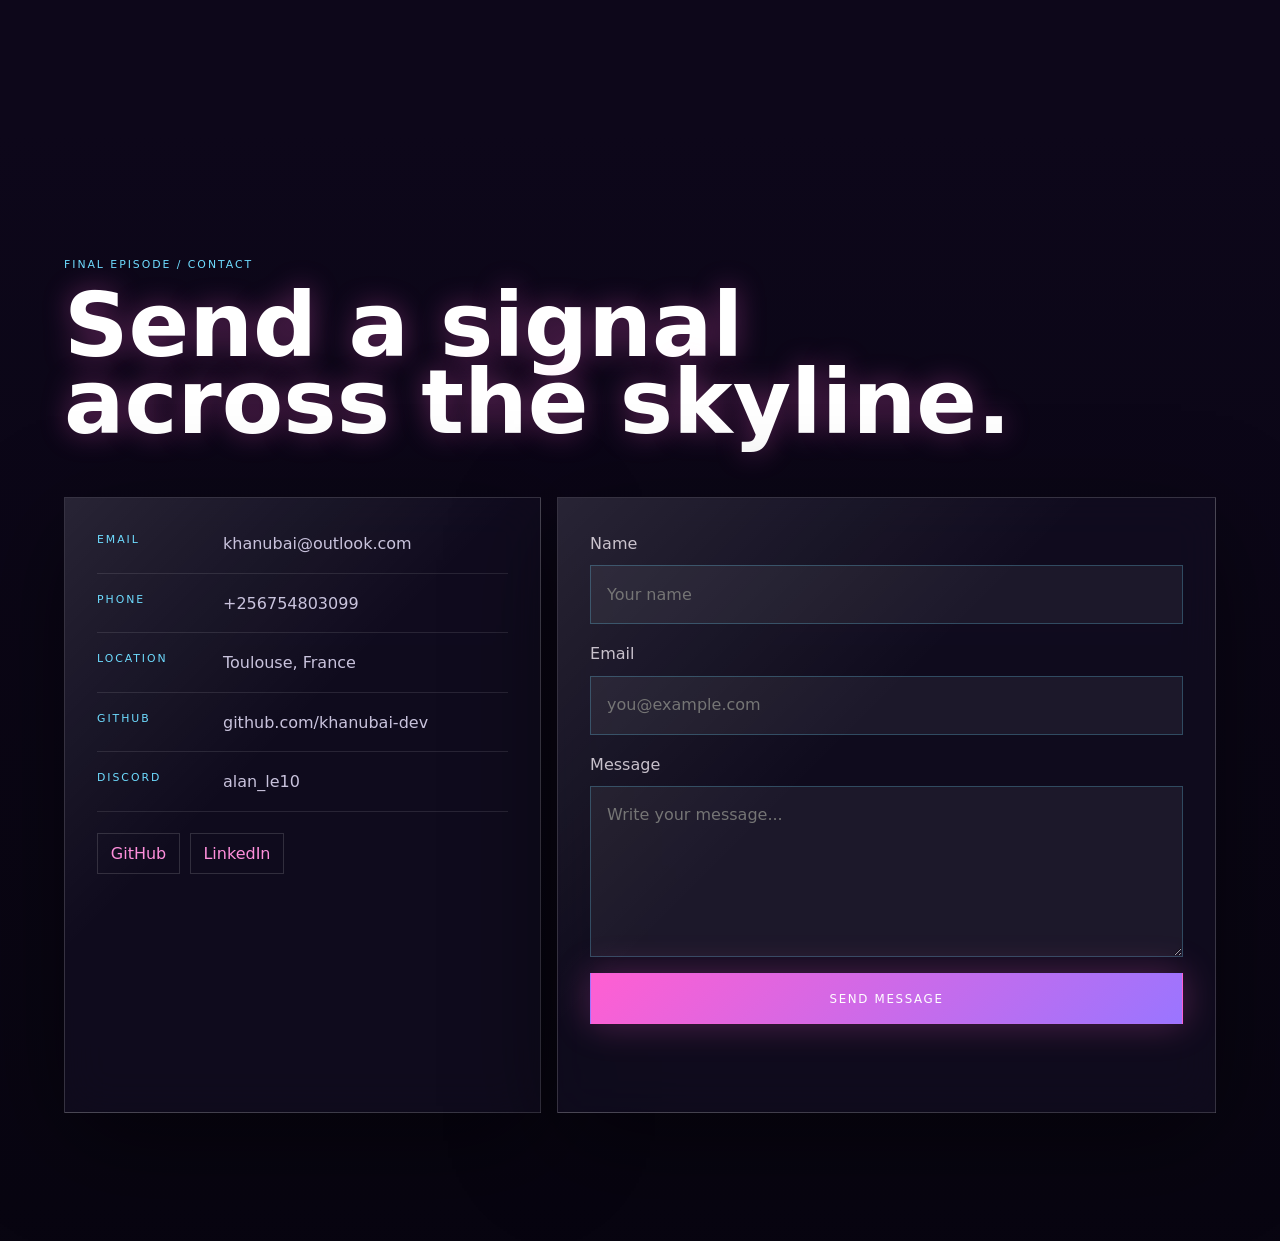
==== commit 93b7e12c: "Add LinkedIn links to the portfolio" ====
--- a/index.html
+++ b/index.html
@@ -44,6 +44,7 @@
             <a class="button primary magnetic" href="#story">View My Story</a>
             <a class="button secondary magnetic" href="#projects">Projects</a>
             <a class="button ghost magnetic" href="#contact">Contact Me</a>
+            <a class="button secondary magnetic" href="https://www.linkedin.com/in/ubai-khan-510670451/" target="_blank" rel="noopener noreferrer">LinkedIn</a>
           </div>
         </div>
 
@@ -133,7 +134,10 @@
             <p><span>Location</span> Toulouse, France</p>
             <p><span>GitHub</span> github.com/khanubai-dev</p>
             <p><span>Discord</span> alan_le10</p>
-            <div class="socials"><a href="https://github.com/khanubai-dev" target="_blank" rel="noreferrer">GitHub</a><a href="https://github.com/khanubai-dev" target="_blank" rel="noreferrer">GitHub Profile</a></div>
+            <div class="socials">
+              <a href="https://github.com/khanubai-dev" target="_blank" rel="noreferrer">GitHub</a>
+              <a href="https://www.linkedin.com/in/ubai-khan-510670451/" target="_blank" rel="noopener noreferrer">LinkedIn</a>
+            </div>
           </div>
           <form class="contact-form glass" data-reveal>
             <label>Name <input name="name" placeholder="Your name"></label>
